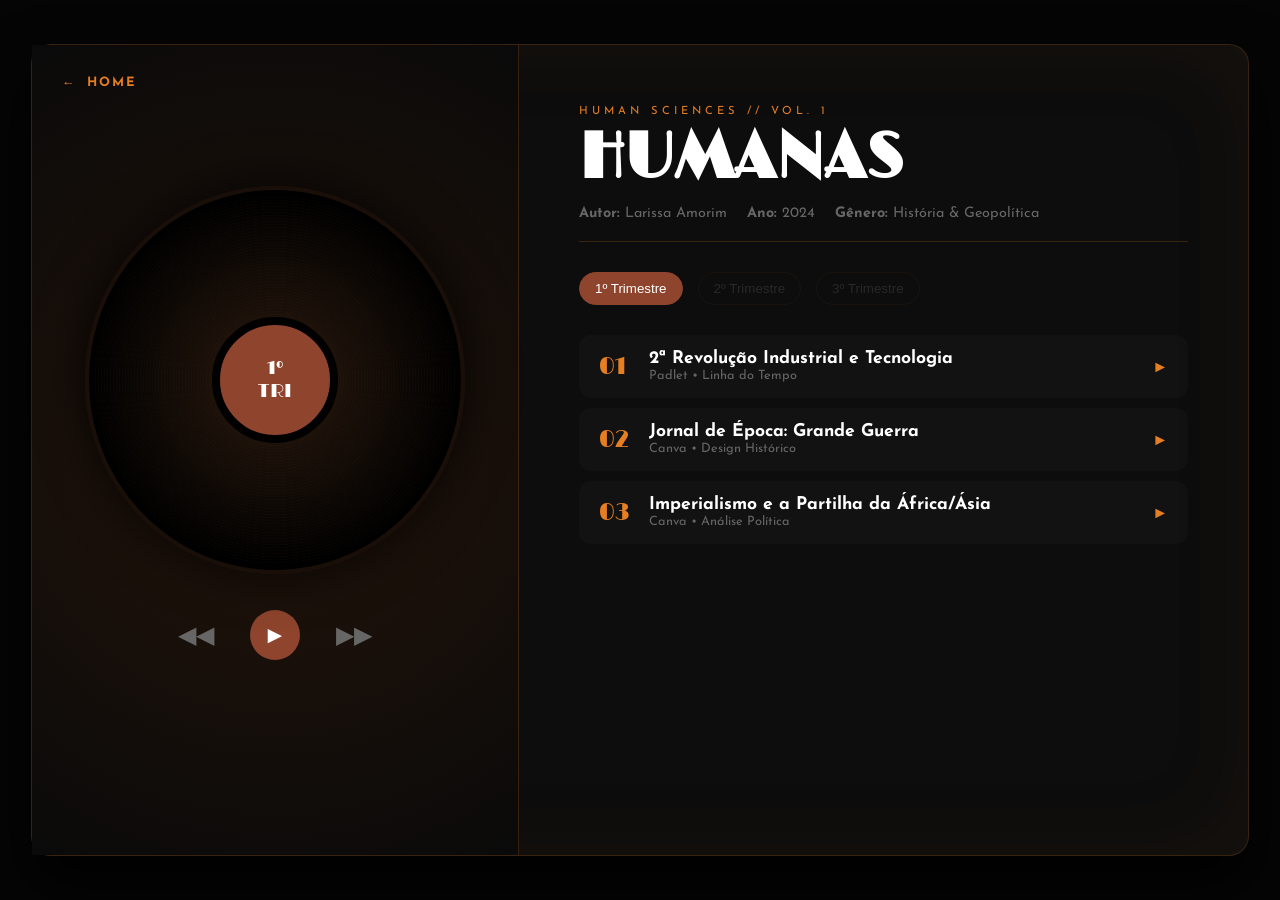
==== humanas1tri.html @ 404f4276 "primeira versao" ====
<!DOCTYPE html>
<html lang="pt-BR">
<head>
    <meta charset="UTF-8">
    <meta name="viewport" content="width=device-width, initial-scale=1.0">
    <title>Humanas | Player Acadêmico</title>
    <link rel="preconnect" href="https://fonts.googleapis.com">
    <link href="https://fonts.googleapis.com/css2?family=Limelight&family=Belleza&family=Josefin+Sans:wght@300;400;600&family=Montserrat:wght@700;800&display=swap" rel="stylesheet">
    
    <style>
        :root {
            --bg: #050505;
            --bg-card: #0d0d0d;
            --accent: #8e442d; /* Terracota / Humanas */
            --accent-bright: #e67e22; /* Âmbar Ativo */
            --gold: #D4AF37;
            --fg: #F0EDE6;
            --muted: #666;
            --border: rgba(230, 126, 34, 0.2);
            --font-display: 'Limelight', cursive;
            --font-body: 'Josefin Sans', sans-serif;
            --font-btn: 'Montserrat', sans-serif;
        }

        body {
            background-color: var(--bg);
            margin: 0;
            height: 100vh;
            display: flex;
            align-items: center;
            justify-content: center;
            font-family: var(--font-body);
            color: var(--fg);
            overflow: hidden;
        }

        .player-shell {
            width: 95%;
            max-width: 1300px;
            height: 90vh;
            background: var(--bg-card);
            border: 1px solid var(--border);
            border-radius: 20px;
            display: flex;
            position: relative;
            box-shadow: 0 30px 60px rgba(0,0,0,0.9), inset 0 0 100px rgba(230, 126, 34, 0.05);
        }

        .nav-back {
            position: absolute;
            top: 30px;
            left: 30px;
            color: var(--accent-bright);
            text-decoration: none;
            font-size: 0.8rem;
            letter-spacing: 2px;
            font-weight: 700;
            z-index: 100;
            display: flex;
            align-items: center;
            gap: 10px;
            transition: 0.3s;
        }
        .nav-back:hover { color: #fff; transform: translateX(-5px); }

        /* --- ESQUERDA --- */
        .player-left {
            flex: 1;
            display: flex;
            flex-direction: column;
            align-items: center;
            justify-content: center;
            border-right: 1px solid var(--border);
            background: radial-gradient(circle at center, #24140a 0%, #0a0a0a 100%);
            padding: 40px;
        }

        .vinyl-container {
            position: relative;
            width: 380px;
            height: 380px;
            display: flex;
            align-items: center;
            justify-content: center;
            margin-bottom: 40px;
        }

        .disco {
            width: 100%;
            height: 100%;
            background: radial-gradient(circle, #2c1a0e 0%, #000 70%);
            border-radius: 50%;
            border: 4px solid #1a0f08;
            box-shadow: 0 0 50px rgba(0,0,0,0.8);
            position: relative;
            animation: rotate 12s linear infinite;
            animation-play-state: paused;
        }

        .disco::after {
            content: ''; position: absolute; inset: 5px; border-radius: 50%;
            background: repeating-radial-gradient(circle, transparent 0, transparent 2px, rgba(255,255,255,0.02) 3px);
        }

        .disco-label {
            position: absolute; width: 110px; height: 110px; background: var(--accent);
            border-radius: 50%; top: 50%; left: 50%; transform: translate(-50%, -50%);
            border: 8px solid #000; display: flex; align-items: center; justify-content: center;
            font-family: var(--font-display); color: #fff; font-size: 1.2rem; text-align: center; z-index: 2;
        }

        @keyframes rotate { from { transform: rotate(0deg); } to { transform: rotate(360deg); } }

        .fake-controls { display: flex; gap: 30px; align-items: center; margin-bottom: 20px; }
        .ctrl-btn { background: none; border: none; color: var(--muted); font-size: 1.5rem; cursor: pointer; transition: 0.3s; }
        .ctrl-btn:hover { color: var(--accent-bright); }
        .play-btn { width: 50px; height: 50px; border-radius: 50%; background: var(--accent); color: #fff; display: flex; align-items: center; justify-content: center; }

        .visualizer { display: flex; gap: 4px; height: 30px; align-items: flex-end; }
        .bar { width: 4px; background: var(--accent-bright); border-radius: 2px; animation: wave 1s ease-in-out infinite alternate; animation-play-state: paused; }
        @keyframes wave { from { height: 5px; } to { height: 30px; } }

        /* --- DIREITA --- */
        .player-right { flex: 1.5; padding: 50px 60px; display: flex; flex-direction: column; overflow-y: auto; }

        .album-info { margin-bottom: 30px; }
        .album-tag { color: var(--accent-bright); font-size: 0.7rem; letter-spacing: 4px; text-transform: uppercase; margin-bottom: 10px; }
        .album-title { font-family: var(--font-display); font-size: 4rem; margin: 0; color: #fff; line-height: 1; }
        .album-meta { color: var(--muted); font-size: 0.9rem; margin-top: 15px; display: flex; gap: 20px; border-bottom: 1px solid var(--border); padding-bottom: 20px;}

        .trimester-nav { display: flex; gap: 15px; margin-bottom: 30px; }
        .tri-btn { background: none; border: 1px solid var(--border); color: var(--muted); padding: 8px 15px; border-radius: 20px; cursor: pointer; transition: 0.3s; }
        .tri-btn.active { background: var(--accent); color: #fff; border-color: var(--accent); }
        .tri-btn.locked { opacity: 0.3; cursor: not-allowed; }

        .track-item {
            display: flex; align-items: center; padding: 15px 20px; border-radius: 12px;
            margin-bottom: 10px; cursor: pointer; transition: 0.3s; background: rgba(255,255,255,0.02);
        }
        .track-item:hover { background: rgba(230, 126, 34, 0.05); transform: translateX(5px); }
        .track-num { font-family: var(--font-display); color: var(--accent-bright); font-size: 1.5rem; width: 50px; }
        .track-details { flex-grow: 1; }
        .track-details strong { display: block; font-size: 1.1rem; color: #fff; }
        .track-details span { font-size: 0.8rem; color: var(--muted); }

        /* --- DETALHE --- */
        .detail-view { display: none; }
        .btn-back-list { background: rgba(230, 126, 34, 0.1); border: 1px solid var(--accent); color: var(--accent-bright); padding: 8px 15px; border-radius: 20px; cursor: pointer; margin-bottom: 20px; }
        
        .media-container {
            width: 100%; height: 350px; background: #000; border-radius: 15px;
            margin-bottom: 25px; overflow: hidden; display: flex; align-items: center; justify-content: center;
        }
        .media-container iframe { width: 100%; height: 100%; border: none; }

        .detail-card { background: #110c0a; padding: 30px; border-radius: 15px; border: 1px solid var(--border); }
        .tag { background: rgba(230, 126, 34, 0.1); color: var(--accent-bright); font-size: 0.7rem; padding: 4px 10px; border-radius: 4px; margin-right: 5px; }
        .detail-card h2 { font-family: var(--font-display); color: #fff; font-size: 2rem; margin: 15px 0;}
        .detail-skill { font-size: 0.85rem; color: var(--accent-bright); border-top: 1px dashed var(--border); margin-top: 20px; padding-top: 20px; line-height: 1.6; }

        .progress-bar { height: 6px; background: #222; border-radius: 3px; margin: 20px 0; position: relative; }
        .progress-fill { height: 100%; background: var(--accent-bright); width: 0%; transition: width 0.8s; }

        ::-webkit-scrollbar { width: 6px; }
        ::-webkit-scrollbar-thumb { background: var(--accent); border-radius: 10px; }
    </style>
</head>
<body>

    <div class="player-shell">
        <a href="index.html" class="nav-back"><span>&#8592;</span> HOME</a>

        <div class="player-left">
            <div class="vinyl-container">
                <div class="disco" id="vinyl-disc">
                    <div class="disco-label" id="disco-id">1º<br>TRI</div>
                </div>
            </div>
            <div class="fake-controls">
                <button class="ctrl-btn">&#9664;&#9664;</button>
                <button class="ctrl-btn play-btn" id="play-pause-btn">&#9658;</button>
                <button class="ctrl-btn">&#9654;&#9654;</button>
            </div>
            <div class="visualizer">
                <div class="bar"></div><div class="bar"></div><div class="bar"></div><div class="bar"></div><div class="bar"></div>
            </div>
        </div>

        <div class="player-right">
            <div class="album-info">
                <p class="album-tag">HUMAN SCIENCES // VOL. 1</p>
                <h1 class="album-title">HUMANAS</h1>
                <div class="album-meta">
                    <span><strong>Autor:</strong> Larissa Amorim</span>
                    <span><strong>Ano:</strong> 2024</span>
                    <span><strong>Gênero:</strong> História & Geopolítica</span>
                </div>
            </div>

            <div class="trimester-nav">
                <button class="tri-btn active">1º Trimestre</button>
                <button class="tri-btn locked">2º Trimestre</button>
                <button class="tri-btn locked">3º Trimestre</button>
            </div>

            <div id="list-view">
                <div class="track-item" onclick="showDetail('hum1')">
                    <span class="track-num">01</span>
                    <div class="track-details">
                        <strong>2ª Revolução Industrial e Tecnologia</strong>
                        <span>Padlet • Linha do Tempo</span>
                    </div>
                    <span style="color:var(--accent-bright)">&#9658;</span>
                </div>
                <div class="track-item" onclick="showDetail('hum2')">
                    <span class="track-num">02</span>
                    <div class="track-details">
                        <strong>Jornal de Época: Grande Guerra</strong>
                        <span>Canva • Design Histórico</span>
                    </div>
                    <span style="color:var(--accent-bright)">&#9658;</span>
                </div>
                <div class="track-item" onclick="showDetail('hum3')">
                    <span class="track-num">03</span>
                    <div class="track-details">
                        <strong>Imperialismo e a Partilha da África/Ásia</strong>
                        <span>Canva • Análise Política</span>
                    </div>
                    <span style="color:var(--accent-bright)">&#9658;</span>
                </div>
            </div>

            <div id="detail-view" class="detail-view">
                <button class="btn-back-list" onclick="hideDetail()">&#8592; Voltar à Playlist</button>
                <div class="media-container" id="det-media"></div>
                <div class="detail-card">
                    <div id="det-tags"></div>
                    <h2 id="det-title"></h2>
                    <p id="det-desc" style="line-height: 1.5; color: #ccc;"></p>
                    <div class="progress-bar"><div class="progress-fill" id="prog-fill"></div></div>
                    <div class="detail-skill" id="det-skill"></div>
                </div>
            </div>
        </div>
    </div>

    <script>
        const data = {
            'hum1': {
                id: '01',
                title: 'A 2ª Revolução Industrial e a Expansão Tecnológica',
                tags: ['#História', '#Tecnologia', '#Geopolítica'],
                mediaType: 'iframe',
                mediaSrc: 'https://padlet.com/larissa_kussler/mapa-2-revolucao-industrial-baf2k838id9fs453', 
                desc: 'Nesta atividade, montei uma linha do tempo em um mapa-mundi para mostrar como tecnologias como as ferrovias, telégrafos e refinarias se espalharam pelo mundo no final do século XIX. Expliquei as características técnicas dessas inovações e discutimos em sala como esse avanço industrial todo acabou gerando a busca por novos mercados, o neocolonialismo e aquele clima de "Paz Armada" antes das grandes guerras.',
                skill: '<strong>H21 / H22</strong> - Reconhecer como diferentes grupos se manifestaram diante das mudanças tecnológicas e analisar o fluxo dessa expansão pelo mundo.<br><br><strong>H23</strong> - Relacionar textos e processos históricos para entender como a indústria moldou a sociedade da época.'
            },
            'hum2': {
                id: '02',
                title: 'Jornal de Época: Grande Guerra e Rev. Russa',
                tags: ['#Canva', '#Jornalismo', '#GrandeGuerra'],
                mediaType: 'iframe',
                mediaSrc: 'https://www.canva.com/design/DAHFhkmpHFg/Ai0pz-1RSfhyaQLSZAFglA/view?embed', 
                desc: 'Nesta atividade, eu "virei" um jornalista do começo do século XX para investigar a Grande Guerra e a Revolução Russa. Tive que escrever três matérias com uma visão da época e montar a capa de um jornal antigo no Canva. Foi um desafio legal para entender como a nacionalidade do jornalista muda totalmente a forma como a notícia é contada.',
                skill: '<strong>C3 / C6</strong> - Analisar processos históricos e geopolíticos utilizando diferentes linguagens.<br><br><strong>H15 / H16</strong> - Relacionar conflitos mundiais com a ocupação do espaço.<br><br><strong>H20</strong> - Analisar relações de poder e dilemas políticos.<br><br><strong>H39</strong> - Produzir textos autorais utilizando o design e estética de um contexto histórico.'
            },
            'hum3': {
                id: '03',
                title: 'Imperialismo e a Partilha da África/Ásia',
                tags: ['#Imperialismo', '#África', '#Independência'],
                mediaType: 'iframe',
                mediaSrc: 'https://www.canva.com/design/DAHDv0aqe2Q/qqF5rjinXPqr2iL1sFkJzg/view?embed', 
                desc: 'Estudei como a 2ª Revolução Industrial impulsionou a colonização. Começamos discutindo os "zoológicos humanos" e, depois, escolhi o Egito para contar sua trajetória em cinco momentos: desde antes da invasão até a luta pela independência e como ele está hoje.',
                skill: '<strong>C2</strong> - Compreender a relação entre a expansão industrial e o processo de colonização.<br><br><strong>H8 / H10</strong> - Analisar a partilha dos continentes e as consequências políticas e sociais.<br><br><strong>H12</strong> - Relacionar os processos de independência com desafios atuais.'
            }
        };

        const vinyl = document.getElementById('vinyl-disc');
        const playBtn = document.getElementById('play-pause-btn');

        function showDetail(id) {
            const item = data[id];
            document.getElementById('det-title').innerText = item.title;
            document.getElementById('det-desc').innerText = item.desc;
            document.getElementById('det-skill').innerHTML = '<span style="color:#fff; font-weight:bold;">Habilidades e Competências:</span><br><br>' + item.skill;
            document.getElementById('det-tags').innerHTML = item.tags.map(t => `<span class="tag">${t}</span>`).join('');
            
            const media = document.getElementById('det-media');
            media.innerHTML = `<iframe src="${item.mediaSrc}"></iframe>`;

            document.getElementById('list-view').style.display = 'none';
            document.getElementById('detail-view').style.display = 'block';
            document.getElementById('disco-id').innerText = item.id;
            
            vinyl.style.animationPlayState = 'running';
            playBtn.innerHTML = '&#10074;&#10074;';
            setTimeout(() => { document.getElementById('prog-fill').style.width = '65%'; }, 100);
        }

        function hideDetail() {
            document.getElementById('list-view').style.display = 'block';
            document.getElementById('detail-view').style.display = 'none';
            document.getElementById('disco-id').innerHTML = '1º<br>TRI';
            vinyl.style.animationPlayState = 'paused';
            playBtn.innerHTML = '&#9658;';
            document.getElementById('prog-fill').style.width = '0%';
        }
    </script>
</body>
</html>
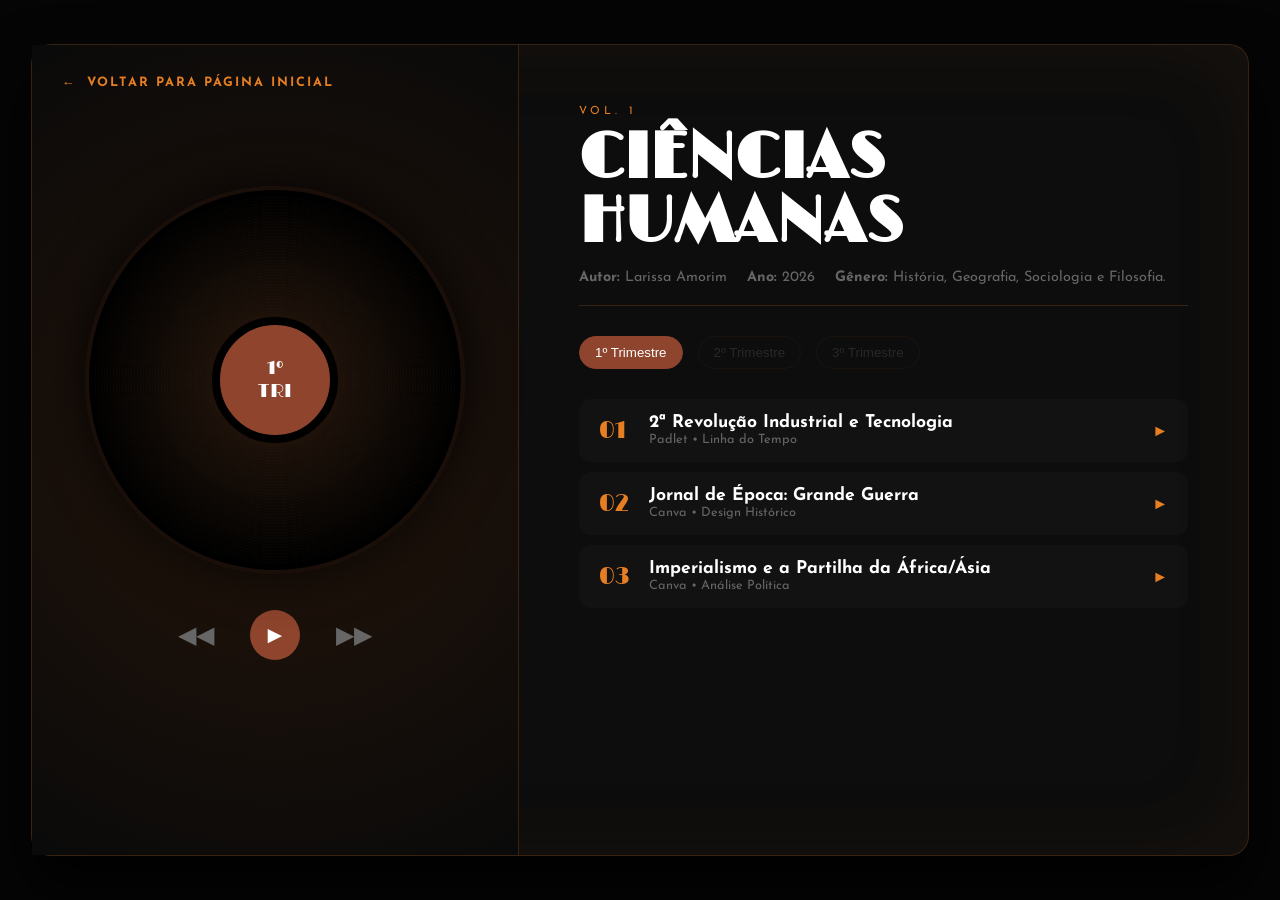
==== commit e1e7dca3: "versao 2" ====
--- a/humanas1tri.html
+++ b/humanas1tri.html
@@ -3,7 +3,7 @@
 <head>
     <meta charset="UTF-8">
     <meta name="viewport" content="width=device-width, initial-scale=1.0">
-    <title>Humanas | Player Acadêmico</title>
+    <title>Humanas</title>
     <link rel="preconnect" href="https://fonts.googleapis.com">
     <link href="https://fonts.googleapis.com/css2?family=Limelight&family=Belleza&family=Josefin+Sans:wght@300;400;600&family=Montserrat:wght@700;800&display=swap" rel="stylesheet">
     
@@ -168,7 +168,7 @@
 <body>
 
     <div class="player-shell">
-        <a href="index.html" class="nav-back"><span>&#8592;</span> HOME</a>
+        <a href="index.html" class="nav-back"><span>&#8592;</span>VOLTAR PARA PÁGINA INICIAL</a>
 
         <div class="player-left">
             <div class="vinyl-container">
@@ -188,12 +188,12 @@
 
         <div class="player-right">
             <div class="album-info">
-                <p class="album-tag">HUMAN SCIENCES // VOL. 1</p>
-                <h1 class="album-title">HUMANAS</h1>
+                <p class="album-tag">VOL. 1</p>
+                <h1 class="album-title">CIÊNCIAS HUMANAS</h1>
                 <div class="album-meta">
                     <span><strong>Autor:</strong> Larissa Amorim</span>
-                    <span><strong>Ano:</strong> 2024</span>
-                    <span><strong>Gênero:</strong> História & Geopolítica</span>
+                    <span><strong>Ano:</strong> 2026</span>
+                    <span><strong>Gênero:</strong> História, Geografia, Sociologia e Filosofia.</span>
                 </div>
             </div>
 
